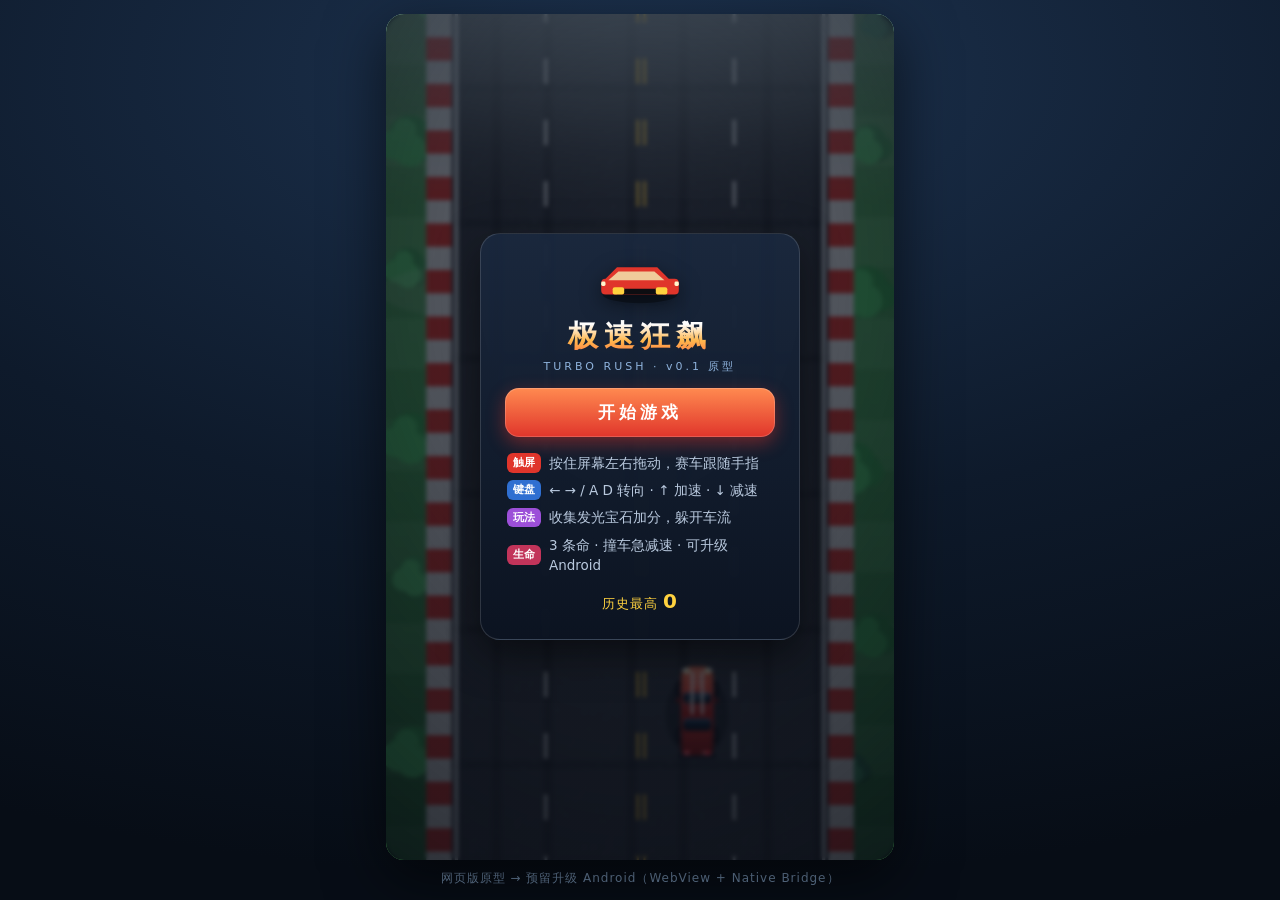
==== app/src/main/assets/www/index.html @ b7a90bb0 "feat: Turbo Rush Android WebView shell + P0 gameplay polish - WebView fullscreen shell + JsBridge, a" ====
<!DOCTYPE html>
<html lang="zh-CN">
<head>
<meta charset="UTF-8">
<meta name="viewport" content="width=device-width, initial-scale=1.0, maximum-scale=1.0, user-scalable=no, viewport-fit=cover">
<meta name="mobile-web-app-capable" content="yes">
<meta name="apple-mobile-web-app-capable" content="yes">
<title>极速狂飙 · Turbo Rush（网页版原型）</title>
<link rel="stylesheet" href="css/style.css?v=2">
</head>
<body>
<div id="stage">

  <div id="wrap">
    <canvas id="game"></canvas>

    <!-- 主菜单 -->
    <div id="menu" class="overlay">
      <div class="card">
        <div class="logo">
          <svg class="logo-car" viewBox="0 0 64 32" aria-hidden="true">
            <ellipse cx="32" cy="24" rx="26" ry="6" fill="rgba(0,0,0,.35)"/>
            <path d="M8 13 L16 5 H44 L52 13 L56 13 Q59 13 59 16 L59 21 Q59 24 56 24 L8 24 Q5 24 5 21 L5 16 Q5 13 8 13 Z" fill="#e0352b"/>
            <path d="M10 14 L17 8 H42 L49 14 Z" fill="#f4e6b0" opacity=".85"/>
            <path d="M16 24 L16 20 H48 L48 24 Z" fill="#0d0d11"/>
            <rect x="13" y="19" width="8" height="5" rx="1.4" fill="#ffd23f"/>
            <rect x="43" y="19" width="8" height="5" rx="1.4" fill="#ffd23f"/>
            <rect x="5" y="15" width="3" height="3" rx="1" fill="#fff7cf"/>
            <rect x="56" y="15" width="3" height="3" rx="1" fill="#fff7cf"/>
          </svg>
          <h1>极速狂飙</h1>
          <p class="sub">TURBO RUSH · v0.1 原型</p>
        </div>
        <button id="btnStart" class="btn primary">开始游戏</button>
        <div class="tips">
          <p><i class="tag t-touch">触屏</i>按住屏幕左右拖动，赛车跟随手指</p>
          <p><i class="tag t-key">键盘</i>← → / A D 转向 · ↑ 加速 · ↓ 减速</p>
          <p><i class="tag t-gem">玩法</i>收集发光宝石加分，躲开车流</p>
          <p><i class="tag t-heart">生命</i>3 条命 · 撞车急减速 · 可升级 Android</p>
        </div>
        <p class="best">历史最高 <span id="menuBest">0</span></p>
      </div>
    </div>

    <!-- 暂停 -->
    <div id="paused" class="overlay hidden">
      <div class="card small">
        <h2>已暂停</h2>
        <button id="btnResume" class="btn primary">继续</button>
        <button id="btnQuit" class="btn ghost">回主菜单</button>
      </div>
    </div>

    <!-- 结束 -->
    <div id="over" class="overlay hidden">
      <div class="card">
        <h2 id="overTitle">挑战结束</h2>
        <div class="stats">
          <div><span>得分</span><b id="stScore">0</b></div>
          <div><span>宝石</span><b id="stGems">0</b></div>
          <div><span>里程</span><b id="stDist">0 m</b></div>
          <div><span>最高</span><b id="stBest">0</b></div>
        </div>
        <button id="btnAgain" class="btn primary">再跑一次</button>
        <button id="btnMenu" class="btn ghost">回主菜单</button>
      </div>
    </div>

    <!-- 右上悬浮按钮 -->
    <button id="btnPause" class="fab hidden" aria-label="暂停">
      <svg viewBox="0 0 24 24"><path d="M7 5h4v14H7zM13 5h4v14h-4z"/></svg>
    </button>
    <button id="btnSound" class="fab hidden" aria-label="声音">
      <svg class="ic-on" viewBox="0 0 24 24"><path d="M3 9v6h4l5 5V4L7 9H3zm13.5 3A4.5 4.5 0 0 0 14 8v8a4.5 4.5 0 0 0 2.5-4zM14 3.2v2.1a7 7 0 0 1 0 13.4v2.1a9 9 0 0 0 0-17.6z"/></svg>
      <svg class="ic-off" viewBox="0 0 24 24"><path d="M3 9v6h4l5 5V4L7 9H3zm13.6 3l3.2-3.2-1.4-1.4-3.2 3.2-3.2-3.2-1.4 1.4L13.8 12l-3.2 3.2 1.4 1.4 3.2-3.2 3.2 3.2 1.4-1.4-3.2-3.2z"/></svg>
    </button>

  </div>

  <p class="footnote">网页版原型 → 预留升级 Android（WebView + Native Bridge）</p>
</div>

<script src="js/util.js?v=2"></script>
<script src="js/config.js?v=2"></script>
<script src="js/audio.js?v=2"></script>
<script src="js/sprites.js?v=2"></script>
<script src="js/input.js?v=2"></script>
<script src="js/game.js?v=2"></script>
<script src="js/main.js?v=2"></script>
</body>
</html>
---- app/src/main/assets/www/css/style.css ----
/* =========================================================
   极速狂飙 Turbo Rush — 样式表
   UI 全部相对/百分比布局，可原样嵌入 Android WebView 竖屏壳
   ========================================================= */

* { margin: 0; padding: 0; box-sizing: border-box; -webkit-tap-highlight-color: transparent; }

html, body { height: 100%; }

body {
  font-family: system-ui, -apple-system, "Segoe UI", Roboto, "PingFang SC", "Microsoft YaHei", sans-serif;
  background: radial-gradient(120% 90% at 50% 8%, #1d3350 0%, #0e1a2b 55%, #070d16 100%);
  color: #eef4ff;
  display: flex;
  flex-direction: column;
  align-items: center;
  justify-content: center;
  gap: 10px;
  overflow: hidden;
  user-select: none;
  -webkit-user-select: none;
  touch-action: none;
}

#stage {
  display: flex;
  flex-direction: column;
  align-items: center;
  gap: 10px;
  padding-top: max(8px, env(safe-area-inset-top));
  padding-bottom: max(8px, env(safe-area-inset-bottom));
}

/* 游戏"屏幕"：保持 480:800 比例，宽高自适应（含竖屏手机与桌面） */
#wrap {
  position: relative;
  aspect-ratio: 480 / 800;
  height: min(94vh, calc((100vw - 32px) * 5 / 3));
  max-width: 98vw;
  border-radius: 18px;
  overflow: hidden;
  box-shadow: 0 18px 60px rgba(0,0,0,.6), 0 0 0 1px rgba(255,255,255,.08) inset;
  background: #101820;
}

#game {
  position: absolute;
  inset: 0;
  width: 100%;
  height: 100%;
  display: block;
  cursor: pointer;
}

/* ---------- 悬浮层 ---------- */
.overlay {
  position: absolute;
  inset: 0;
  z-index: 10;
  display: flex;
  align-items: center;
  justify-content: center;
  padding: 18px;
  background: radial-gradient(120% 100% at 50% 30%, rgba(10,18,32,.55), rgba(6,10,18,.88));
  backdrop-filter: blur(2px);
  transition: opacity .25s ease;
}
.overlay.hidden { opacity: 0; pointer-events: none; }

.card {
  width: min(88%, 320px);
  background: linear-gradient(180deg, rgba(26,40,62,.96), rgba(12,20,34,.96));
  border: 1px solid rgba(255,255,255,.14);
  border-radius: 20px;
  padding: 22px 20px;
  text-align: center;
  box-shadow: 0 14px 40px rgba(0,0,0,.5);
}
.card.small { width: min(70%, 260px); }

.logo .logo-car { width: 92px; height: 46px; filter: drop-shadow(0 6px 10px rgba(0,0,0,.5)); }
.logo h1 {
  margin-top: 6px;
  font-size: 30px;
  letter-spacing: 6px;
  background: linear-gradient(180deg, #fff 20%, #ffb74d 60%, #ff7043);
  -webkit-background-clip: text;
  background-clip: text;
  color: transparent;
}
.logo .sub { margin-top: 2px; font-size: 11px; letter-spacing: 3px; color: #8fb3dd; }

.btn {
  display: block;
  width: 100%;
  margin-top: 14px;
  padding: 13px 0;
  border: 0;
  border-radius: 14px;
  font-size: 17px;
  font-weight: 700;
  letter-spacing: 4px;
  color: #fff;
  cursor: pointer;
  transition: transform .12s ease, filter .12s ease;
}
.btn:active { transform: scale(.96); }
.btn.primary {
  background: linear-gradient(180deg, #ff8a50, #e0352b);
  box-shadow: 0 6px 18px rgba(224,53,43,.45), 0 0 0 1px rgba(255,255,255,.18) inset;
}
.btn.primary:hover { filter: brightness(1.08); }
.btn.ghost {
  background: rgba(255,255,255,.08);
  border: 1px solid rgba(255,255,255,.2);
  color: #cfd8e6;
  font-weight: 600;
  letter-spacing: 2px;
  font-size: 15px;
}

.tips { margin: 16px 2px 0; text-align: left; display: grid; gap: 7px; }
.tips p { font-size: 12.5px; line-height: 1.5; color: #b9c9de; display: flex; align-items: center; gap: 8px; }
.tips .tag {
  flex: 0 0 auto;
  min-width: 34px;
  text-align: center;
  font-style: normal;
  font-size: 10.5px;
  font-weight: 700;
  color: #fff;
  padding: 2px 5px;
  border-radius: 6px;
  letter-spacing: 0;
}
.t-touch   { background: #e0352b; }
.t-key     { background: #2f6fd1; }
.t-gem     { background: #9c4fd8; }
.t-heart   { background: #c2345a; }

.best { margin-top: 14px; font-size: 13px; color: #ffd23f; letter-spacing: 1px; }
.best span { font-size: 20px; font-weight: 800; font-variant-numeric: tabular-nums; }

#paused h2, #over h2 {
  font-size: 26px;
  letter-spacing: 4px;
  color: #fff;
}
#over h2.record { color: #ffd23f; }

.stats {
  margin: 16px 0 4px;
  display: grid;
  grid-template-columns: 1fr 1fr;
  gap: 8px;
}
.stats div {
  background: rgba(255,255,255,.06);
  border: 1px solid rgba(255,255,255,.1);
  border-radius: 12px;
  padding: 8px 4px;
}
.stats span { display: block; font-size: 10.5px; color: #8fa5bf; letter-spacing: 2px; }
.stats b { display: block; font-size: 20px; margin-top: 2px; color: #fff; font-variant-numeric: tabular-nums; }
.stats div.gold b { color: #ffd23f; }

/* ---------- 悬浮小按钮 ---------- */
.fab {
  position: absolute;
  top: 8px;
  right: 8px;
  z-index: 12;
  width: 40px;
  height: 40px;
  border-radius: 50%;
  border: 1px solid rgba(255,255,255,.25);
  background: rgba(8,14,24,.55);
  display: flex;
  align-items: center;
  justify-content: center;
  cursor: pointer;
  color: #fff;
}
#btnSound { right: 54px; }
.fab svg { width: 20px; height: 20px; fill: currentColor; }
.fab .ic-off { display: none; }
.fab.muted .ic-on { display: none; }
.fab.muted .ic-off { display: block; color: #ff9b8a; }
.fab:active { transform: scale(.9); }
.fab.hidden { display: none; }

.footnote {
  font-size: 11px;
  color: #6d87a5;
  letter-spacing: 1px;
  text-align: center;
}

@media (min-width: 760px) and (min-height: 700px) {
  .card { padding: 26px 24px; }
  .tips p { font-size: 13.5px; }
  .footnote { font-size: 12px; }
}
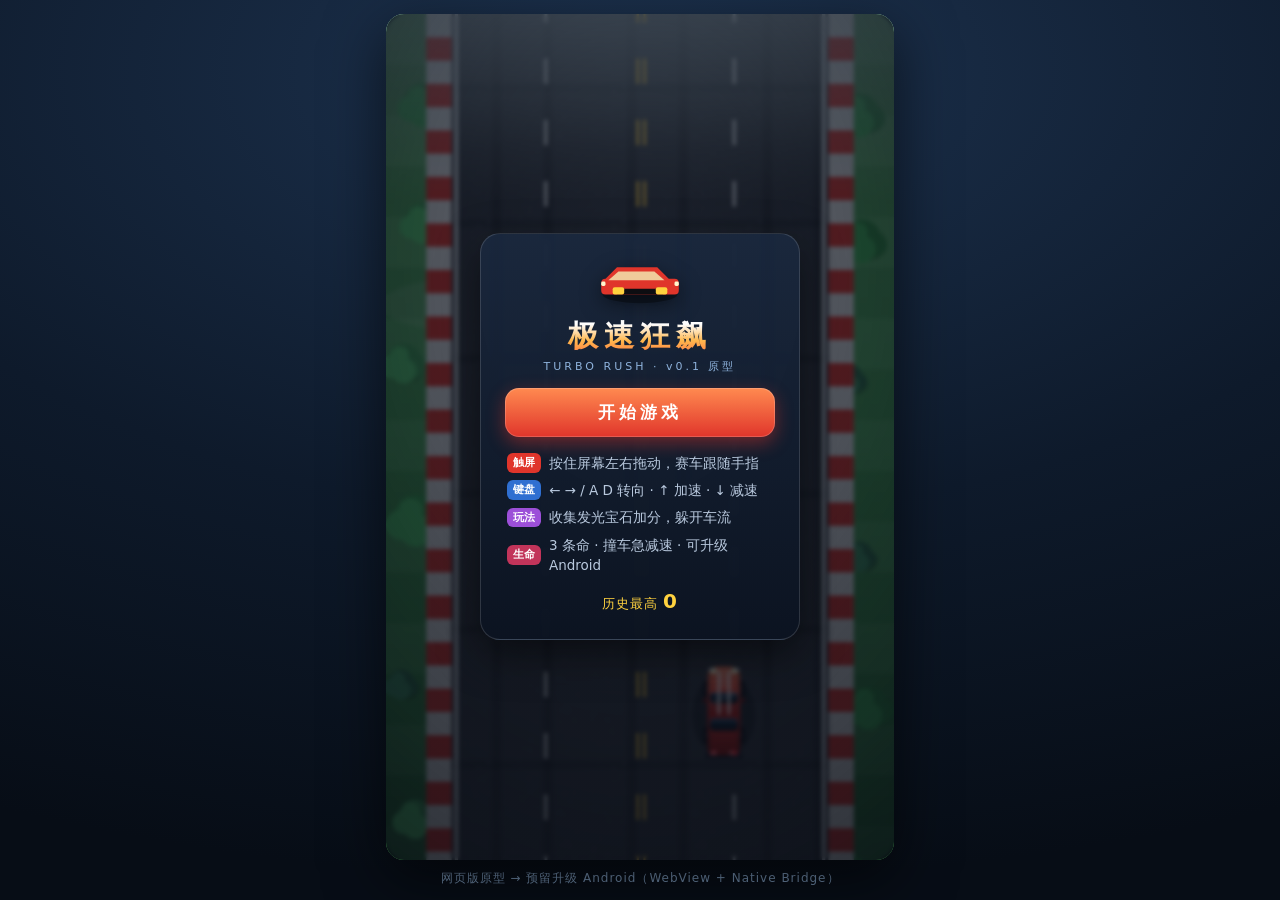
==== commit a3ab8684: "fix(3d): 高 DPR 手机画布尺寸导致画面不可见 + 3D 横屏适配 1. 修复画布尺寸根因：    - main.js resize() 改用 setSize(W,H) 同步样式 + 强制 " ====
--- a/app/src/main/assets/www/index.html
+++ b/app/src/main/assets/www/index.html
@@ -9,6 +9,17 @@
 <link rel="stylesheet" href="css/style.css?v=2">
 </head>
 <body>
+<script>
+/* 2D 版是竖版跑道，固定竖屏（从 3D 横屏返回时自动转回） */
+(function () {
+  function lock() {
+    try { if (window.AndroidBridge && AndroidBridge.setOrientation) AndroidBridge.setOrientation('portrait'); } catch (e) { }
+  }
+  lock();
+  window.addEventListener('pageshow', lock);
+  document.addEventListener('visibilitychange', function () { if (!document.hidden) lock(); });
+})();
+</script>
 <div id="stage">
 
   <div id="wrap">
